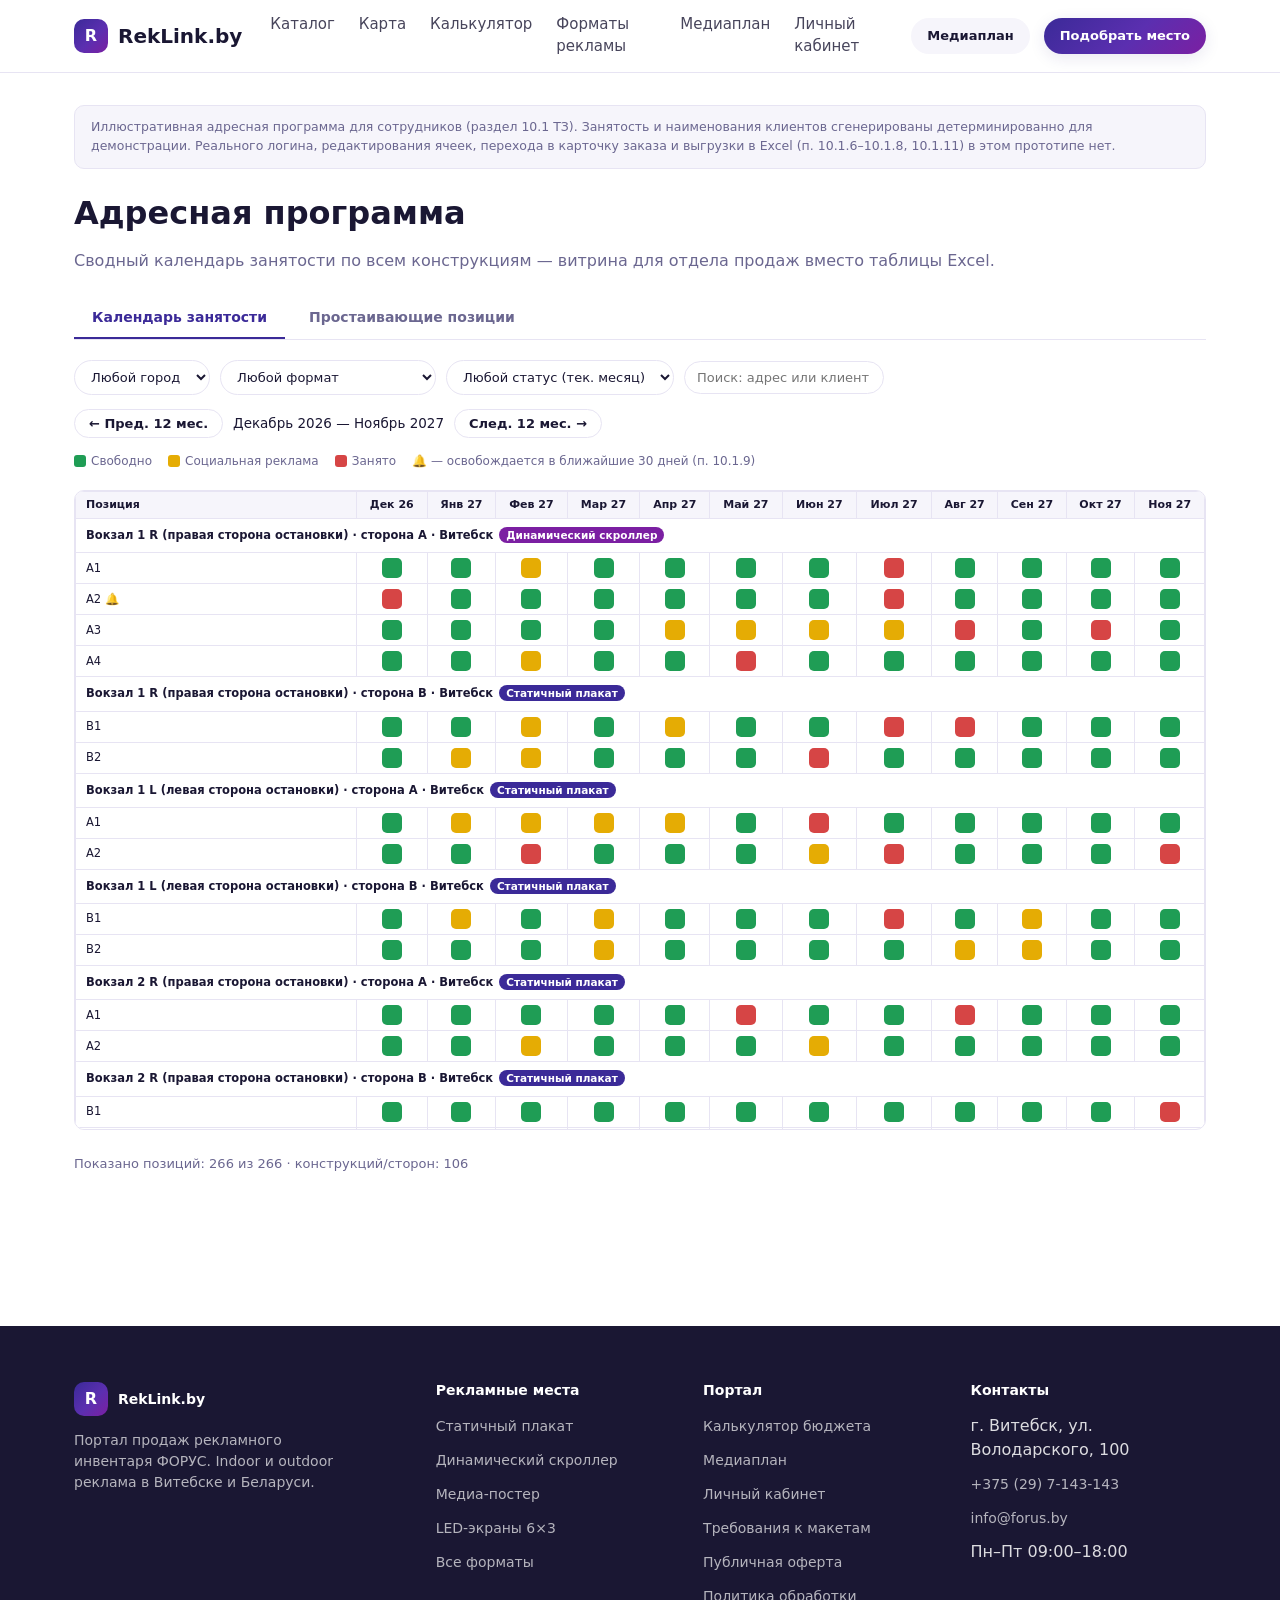
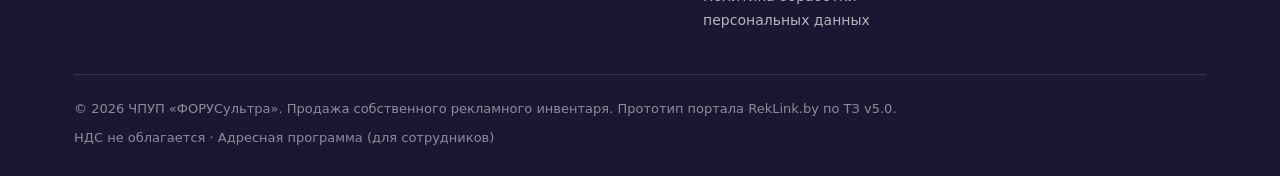
==== admin.html @ 675e420c "Add illustrative admin occupancy grid (раздел 10.1 ТЗ) Раздел 10.1 — единственный в ТЗ с приоритетом" ====
<!DOCTYPE html>
<html lang="ru">
<head>
<meta charset="UTF-8">
<meta name="viewport" content="width=device-width, initial-scale=1.0">
<title>Адресная программа — RekLink.by</title>
<link rel="stylesheet" href="assets/css/base.css">
<style>
.adm-tabs { display:flex; gap:6px; border-bottom:1px solid var(--line); margin-bottom:20px; }
.adm-tabs button { padding:12px 18px; border:none; background:none; font-weight:600; font-size:14px; color:var(--muted); cursor:pointer; border-bottom:2px solid transparent; }
.adm-tabs button.active { color:var(--violet); border-color:var(--violet); }
.adm-toolbar { display:flex; gap:10px; flex-wrap:wrap; align-items:center; margin-bottom:14px; }
.adm-toolbar select, .adm-toolbar input[type=text] { padding:8px 12px; border:1.5px solid var(--line); border-radius:99px; background:#fff; font-size:13px; }
.adm-toolbar input[type=text] { width:200px; }
.adm-horizon { display:flex; align-items:center; gap:10px; margin-bottom:14px; font-size:13.5px; }
.adm-horizon button { border:1.5px solid var(--line); background:#fff; border-radius:99px; padding:6px 14px; font-size:13px; font-weight:600; cursor:pointer; }
.adm-horizon button:hover { border-color:var(--violet); color:var(--violet); }
.adm-table-wrap { max-height:640px; overflow:auto; border:1px solid var(--line); border-radius:var(--radius-sm); }
.adm-table { border-collapse:collapse; font-size:11.5px; width:100%; }
.adm-table th, .adm-table td { padding:5px 4px; text-align:center; border:1px solid var(--line); white-space:nowrap; }
.adm-table th { background:var(--bg-soft); font-weight:600; font-size:11px; position:sticky; top:0; z-index:2; }
.adm-table td:first-child, .adm-table th:first-child { position:sticky; left:0; background:#fff; z-index:1; text-align:left; padding-left:10px; min-width:210px; }
.adm-table th:first-child { z-index:3; background:var(--bg-soft); }
.adm-group td { background:var(--bg-soft); font-weight:700; text-align:left; padding:8px 10px; position:static; }
.adm-cell { width:20px; height:20px; border-radius:5px; margin:0 auto; cursor:default; }
.adm-commercial { background:#d64545; }
.adm-social { background:#e5ac04; }
.adm-free { background:#1f9d55; }
.adm-bell { color:#e5ac04; margin-left:4px; }
.legend { display:flex; gap:16px; margin:12px 0 20px; font-size:12px; color:var(--muted); flex-wrap:wrap; }
.legend .sw { display:inline-block; width:12px; height:12px; border-radius:3px; margin-right:5px; vertical-align:middle; }
.idle-row { display:flex; align-items:center; gap:16px; padding:14px 16px; border:1px solid var(--line); border-radius:var(--radius-sm); margin-bottom:10px; }
.idle-row .info { flex:1; font-size:13.5px; }
.idle-row .meta { font-size:12px; color:var(--muted); margin-top:2px; }
.fmt-badge { font-size:10.5px; font-weight:700; padding:2px 7px; border-radius:99px; color:#fff; margin-left:6px; }
</style>
</head>
<body>
<a href="#main" class="skip-link">Перейти к содержимому</a>
<header id="site-header" class="site-header"></header>

<main id="main" class="container" style="padding:32px 24px 60px">
  <div class="disclaimer mb-24">Иллюстративная адресная программа для сотрудников (раздел 10.1 ТЗ). Занятость и наименования клиентов сгенерированы детерминированно для демонстрации. Реального логина, редактирования ячеек, перехода в карточку заказа и выгрузки в Excel (п. 10.1.6–10.1.8, 10.1.11) в этом прототипе нет.</div>

  <h1>Адресная программа</h1>
  <p class="muted mb-24">Сводный календарь занятости по всем конструкциям — витрина для отдела продаж вместо таблицы Excel.</p>

  <div class="adm-tabs">
    <button class="active" data-tab="calendar">Календарь занятости</button>
    <button data-tab="idle">Простаивающие позиции</button>
  </div>

  <div id="tab-calendar">
    <div class="adm-toolbar">
      <select id="a-city"><option value="">Любой город</option></select>
      <select id="a-format">
        <option value="">Любой формат</option>
        <option value="poster_static">Статичный плакат</option>
        <option value="poster_dynamic">Динамический скроллер</option>
        <option value="media_poster">Медиа-постер</option>
        <option value="led_screen">LED-экран</option>
      </select>
      <select id="a-status">
        <option value="">Любой статус (тек. месяц)</option>
        <option value="free">Свободно</option>
        <option value="social">Социальная реклама</option>
        <option value="commercial">Занято</option>
      </select>
      <input type="text" id="a-search" placeholder="Поиск: адрес или клиент">
    </div>
    <div class="adm-horizon">
      <button id="a-prev">← Пред. 12 мес.</button>
      <span id="a-horizon-label"></span>
      <button id="a-next">След. 12 мес. →</button>
    </div>
    <div class="legend">
      <span><i class="sw adm-free"></i>Свободно</span>
      <span><i class="sw adm-social"></i>Социальная реклама</span>
      <span><i class="sw adm-commercial"></i>Занято</span>
      <span>🔔 — освобождается в ближайшие 30 дней (п. 10.1.9)</span>
    </div>
    <div class="adm-table-wrap">
      <table class="adm-table" id="a-table"></table>
    </div>
    <p class="text-sm muted mt-24" id="a-count"></p>
  </div>

  <div id="tab-idle" style="display:none">
    <p class="muted mb-24">Стороны, свободные в ближайшие два месяца (заменяет требование «свободно более 60 дней» — в демо-модели нет истории занятости, только прогноз вперёд), отсортированы по охвату — п. 10.1.10 ТЗ.</p>
    <div id="idle-list"></div>
  </div>
</main>

<footer id="site-footer" class="site-footer"></footer>

<script src="assets/js/data.js"></script>
<script src="assets/js/occupancy.js"></script>
<script src="assets/js/utils.js"></script>
<script src="assets/js/layout.js"></script>
<script src="assets/js/admin.js"></script>
</body>
</html>
---- assets/css/base.css ----
/* RekLink.by — базовые стили и токены, взятые с forus.by */
:root {
  --ink: #1a1733;
  --violet: #3b2a98;
  --violet-2: #373280;
  --purple: #7b1fa2;
  --gold: #ffc107;
  --gold-2: #e5ac04;
  --muted: #6b6790;
  --bg: #ffffff;
  --bg-soft: #f6f5fb;
  --line: #e7e4f3;
  --radius: 18px;
  --radius-sm: 10px;
  --shadow: 0 18px 50px rgba(40, 28, 120, 0.18);
  --shadow-sm: 0 4px 16px rgba(40, 28, 120, 0.1);
  --grad: linear-gradient(135deg, #3b2a98 0%, #5b2fb0 55%, #7b1fa2 100%);
  --font: "Segoe UI", system-ui, -apple-system, Roboto, Arial, sans-serif;

  --green: #1f9d55;
  --amber: #e5ac04;
  --red: #d64545;

  --container: 1180px;
}

* { box-sizing: border-box; }
html { scroll-behavior: smooth; }
body {
  margin: 0;
  font-family: var(--font);
  color: var(--ink);
  background: var(--bg);
  line-height: 1.5;
  -webkit-font-smoothing: antialiased;
}
img { max-width: 100%; display: block; }
a { color: inherit; text-decoration: none; }
ul { margin: 0; padding: 0; list-style: none; }
h1, h2, h3, h4 { margin: 0 0 .5em; font-weight: 600; line-height: 1.25; }
p { margin: 0 0 1em; }
button, input, select, textarea { font-family: inherit; font-size: inherit; color: inherit; }

.container {
  max-width: var(--container);
  margin: 0 auto;
  padding: 0 24px;
}

/* Header */
.site-header {
  position: sticky;
  top: 0;
  z-index: 100;
  background: rgba(255, 255, 255, 0.92);
  backdrop-filter: blur(10px);
  border-bottom: 1px solid var(--line);
}
.site-header .inner {
  display: flex;
  align-items: center;
  gap: 28px;
  height: 72px;
}
.logo {
  display: flex;
  align-items: center;
  gap: 10px;
  font-weight: 700;
  font-size: 20px;
  color: var(--ink);
  margin-right: auto;
}
.logo .mark {
  width: 34px;
  height: 34px;
  border-radius: 10px;
  background: var(--grad);
  display: flex;
  align-items: center;
  justify-content: center;
  color: #fff;
  font-size: 16px;
  font-weight: 800;
}
.main-nav {
  display: flex;
  gap: 24px;
}
.main-nav a {
  font-size: 15px;
  color: var(--ink);
  opacity: .8;
  padding: 8px 0;
  border-bottom: 2px solid transparent;
  transition: opacity .15s, border-color .15s;
}
.main-nav a:hover, .main-nav a.active { opacity: 1; border-color: var(--gold); }
.header-cta {
  display: flex;
  align-items: center;
  gap: 14px;
}
.burger {
  display: none;
  border: 1.5px solid var(--line);
  background: #fff;
  border-radius: 10px;
  width: 40px;
  height: 40px;
  font-size: 18px;
  cursor: pointer;
  flex-shrink: 0;
}
.mobile-nav {
  display: none;
  flex-direction: column;
  padding: 8px 24px 20px;
  border-top: 1px solid var(--line);
}
.mobile-nav.open { display: flex; }
.mobile-nav a { padding: 12px 0; font-size: 15px; border-bottom: 1px solid var(--line); }
.mobile-nav a.active { color: var(--violet); font-weight: 700; }

/* Buttons */
.btn {
  display: inline-flex;
  align-items: center;
  justify-content: center;
  gap: 8px;
  padding: 12px 22px;
  border-radius: 99px;
  font-weight: 600;
  font-size: 15px;
  border: none;
  cursor: pointer;
  transition: transform .15s, box-shadow .15s, background .15s, opacity .15s;
  white-space: nowrap;
}
.btn-primary {
  background: var(--grad);
  color: #fff;
  box-shadow: var(--shadow-sm);
}
.btn-primary:hover { transform: translateY(-1px); box-shadow: var(--shadow); }
.btn-gold {
  background: var(--gold);
  color: var(--ink);
}
.btn-gold:hover { background: var(--gold-2); }
.btn-outline {
  background: transparent;
  border: 1.5px solid var(--line);
  color: var(--ink);
}
.btn-outline:hover { border-color: var(--violet); }
.btn-ghost {
  background: var(--bg-soft);
  color: var(--ink);
}
.btn-ghost:hover { background: var(--line); }
.btn-sm { padding: 8px 16px; font-size: 13px; }
.btn-block { width: 100%; }
.btn:disabled { opacity: .5; cursor: not-allowed; }

/* Badges & chips */
.badge {
  display: inline-flex;
  align-items: center;
  gap: 6px;
  padding: 4px 10px;
  border-radius: 99px;
  font-size: 12px;
  font-weight: 600;
}
.badge-free { background: #e7f7ec; color: var(--green); }
.badge-partial { background: #fff6de; color: #9a6b00; }
.badge-busy { background: #fbe9e9; color: var(--red); }
.badge-gold { background: rgba(255,193,7,.15); color: #8a6300; }
.badge-violet { background: rgba(59,42,152,.1); color: var(--violet); }

.chip {
  display: inline-flex;
  align-items: center;
  gap: 6px;
  padding: 8px 14px;
  border-radius: 99px;
  border: 1.5px solid var(--line);
  background: #fff;
  font-size: 13px;
  font-weight: 600;
  cursor: pointer;
  transition: all .15s;
}
.chip.active, .chip:hover { border-color: var(--violet); color: var(--violet); background: rgba(59,42,152,.06); }

/* Cards */
.card {
  background: #fff;
  border: 1px solid var(--line);
  border-radius: var(--radius);
  box-shadow: var(--shadow-sm);
}
.section { padding: 72px 0; }
.section-soft { background: var(--bg-soft); }
.section-head { max-width: 640px; margin: 0 auto 40px; text-align: center; }
.eyebrow {
  display: inline-block;
  font-size: 12px;
  font-weight: 700;
  letter-spacing: .08em;
  text-transform: uppercase;
  color: var(--purple);
  background: rgba(123,31,162,.08);
  padding: 6px 12px;
  border-radius: 99px;
  margin-bottom: 14px;
}
.section-head h2 { font-size: 32px; }
.section-head p { color: var(--muted); font-size: 16px; }

/* Hero */
.hero {
  background: var(--grad);
  color: #fff;
  padding: 64px 0 90px;
  position: relative;
  overflow: hidden;
}
.hero::after {
  content: "";
  position: absolute;
  inset: 0;
  background: radial-gradient(600px 300px at 85% 20%, rgba(255,193,7,.25), transparent 60%);
  pointer-events: none;
}
.hero .inner { position: relative; z-index: 1; }
.hero h1 { font-size: 44px; max-width: 700px; }
.hero p.lead { font-size: 18px; opacity: .88; max-width: 560px; }
.hero-stats {
  display: flex;
  gap: 32px;
  margin-top: 40px;
  flex-wrap: wrap;
}
.hero-stats .stat b { display: block; font-size: 26px; }
.hero-stats .stat span { font-size: 13px; opacity: .75; }

/* Forms */
.field { margin-bottom: 16px; }
.field label {
  display: block;
  font-size: 13px;
  font-weight: 600;
  margin-bottom: 6px;
  color: var(--muted);
}
.field input, .field select, .field textarea {
  width: 100%;
  padding: 12px 14px;
  border: 1.5px solid var(--line);
  border-radius: var(--radius-sm);
  background: #fff;
  transition: border-color .15s;
}
.field input:focus, .field select:focus, .field textarea:focus {
  outline: none;
  border-color: var(--violet);
}
.field-row { display: flex; gap: 14px; }
.field-row .field { flex: 1; }
.checkbox-row {
  display: flex;
  align-items: flex-start;
  gap: 10px;
  font-size: 13px;
  color: var(--muted);
  margin-bottom: 12px;
}
.checkbox-row input { margin-top: 3px; }

/* Footer */
.site-footer {
  background: var(--ink);
  color: rgba(255,255,255,.85);
  padding: 56px 0 28px;
  margin-top: 80px;
}
.footer-grid {
  display: grid;
  grid-template-columns: 1.4fr 1fr 1fr 1fr;
  gap: 32px;
  padding-bottom: 32px;
  border-bottom: 1px solid rgba(255,255,255,.12);
}
.footer-grid h4 { color: #fff; font-size: 14px; margin-bottom: 14px; }
.footer-grid a, .footer-grid p { color: rgba(255,255,255,.68); font-size: 14px; }
.footer-grid li { margin-bottom: 10px; }
.footer-grid a:hover { color: #fff; }
.footer-bottom {
  display: flex;
  justify-content: space-between;
  padding-top: 24px;
  font-size: 13px;
  color: rgba(255,255,255,.5);
  flex-wrap: wrap;
  gap: 10px;
}

/* Utilities */
.grid-2 { display: grid; grid-template-columns: 1fr 1fr; gap: 24px; }
.grid-3 { display: grid; grid-template-columns: repeat(3, 1fr); gap: 24px; }
.grid-4 { display: grid; grid-template-columns: repeat(4, 1fr); gap: 20px; }
.flex { display: flex; }
.flex-between { display: flex; align-items: center; justify-content: space-between; }
.flex-center { display: flex; align-items: center; justify-content: center; }
.gap-8 { gap: 8px; } .gap-12 { gap: 12px; } .gap-16 { gap: 16px; } .gap-24 { gap: 24px; }
.muted { color: var(--muted); }
.text-sm { font-size: 13px; }
.text-center { text-align: center; }
.mt-0 { margin-top: 0; } .mb-0 { margin-bottom: 0; }
.mt-24 { margin-top: 24px; } .mb-24 { margin-bottom: 24px; }
.mt-40 { margin-top: 40px; } .mb-40 { margin-bottom: 40px; }
.divider { height: 1px; background: var(--line); border: none; margin: 32px 0; }
.pill-nav {
  display: flex;
  gap: 8px;
  flex-wrap: wrap;
}
.disclaimer {
  font-size: 12.5px;
  color: var(--muted);
  background: var(--bg-soft);
  border: 1px solid var(--line);
  border-radius: var(--radius-sm);
  padding: 12px 16px;
}
.disclaimer strong { color: var(--ink); }

.skip-link {
  position: absolute;
  left: -9999px;
  top: 0;
  background: var(--ink);
  color: #fff;
  padding: 10px 16px;
  z-index: 1000;
}
.skip-link:focus { left: 16px; top: 16px; }

@media (max-width: 980px) {
  .main-nav { display: none; }
  .header-cta { display: none; }
  .burger { display: block; }
  .grid-3, .grid-4 { grid-template-columns: 1fr 1fr; }
  .footer-grid { grid-template-columns: 1fr 1fr; }
  .hero h1 { font-size: 32px; }
}
/* Photo placeholder */
.photo-ph {
  display: flex;
  flex-direction: column;
  align-items: center;
  justify-content: center;
  gap: 8px;
  border-radius: var(--radius-sm);
  color: #fff;
  text-align: center;
  position: relative;
  overflow: hidden;
}
.photo-ph-icon { font-size: 30px; opacity: .9; }
.photo-ph-label { font-size: 12px; font-weight: 600; padding: 0 12px; opacity: .95; text-shadow: 0 1px 3px rgba(0,0,0,.25); }

@media (max-width: 640px) {
  .grid-2, .grid-3, .grid-4 { grid-template-columns: 1fr; }
  .field-row { flex-direction: column; gap: 0; }
  .footer-grid { grid-template-columns: 1fr; }
  .hero-stats { gap: 20px; }
  .site-header .inner { gap: 10px; }
  .logo { font-size: 16px; }
  .logo .mark { width: 28px; height: 28px; font-size: 13px; }
}
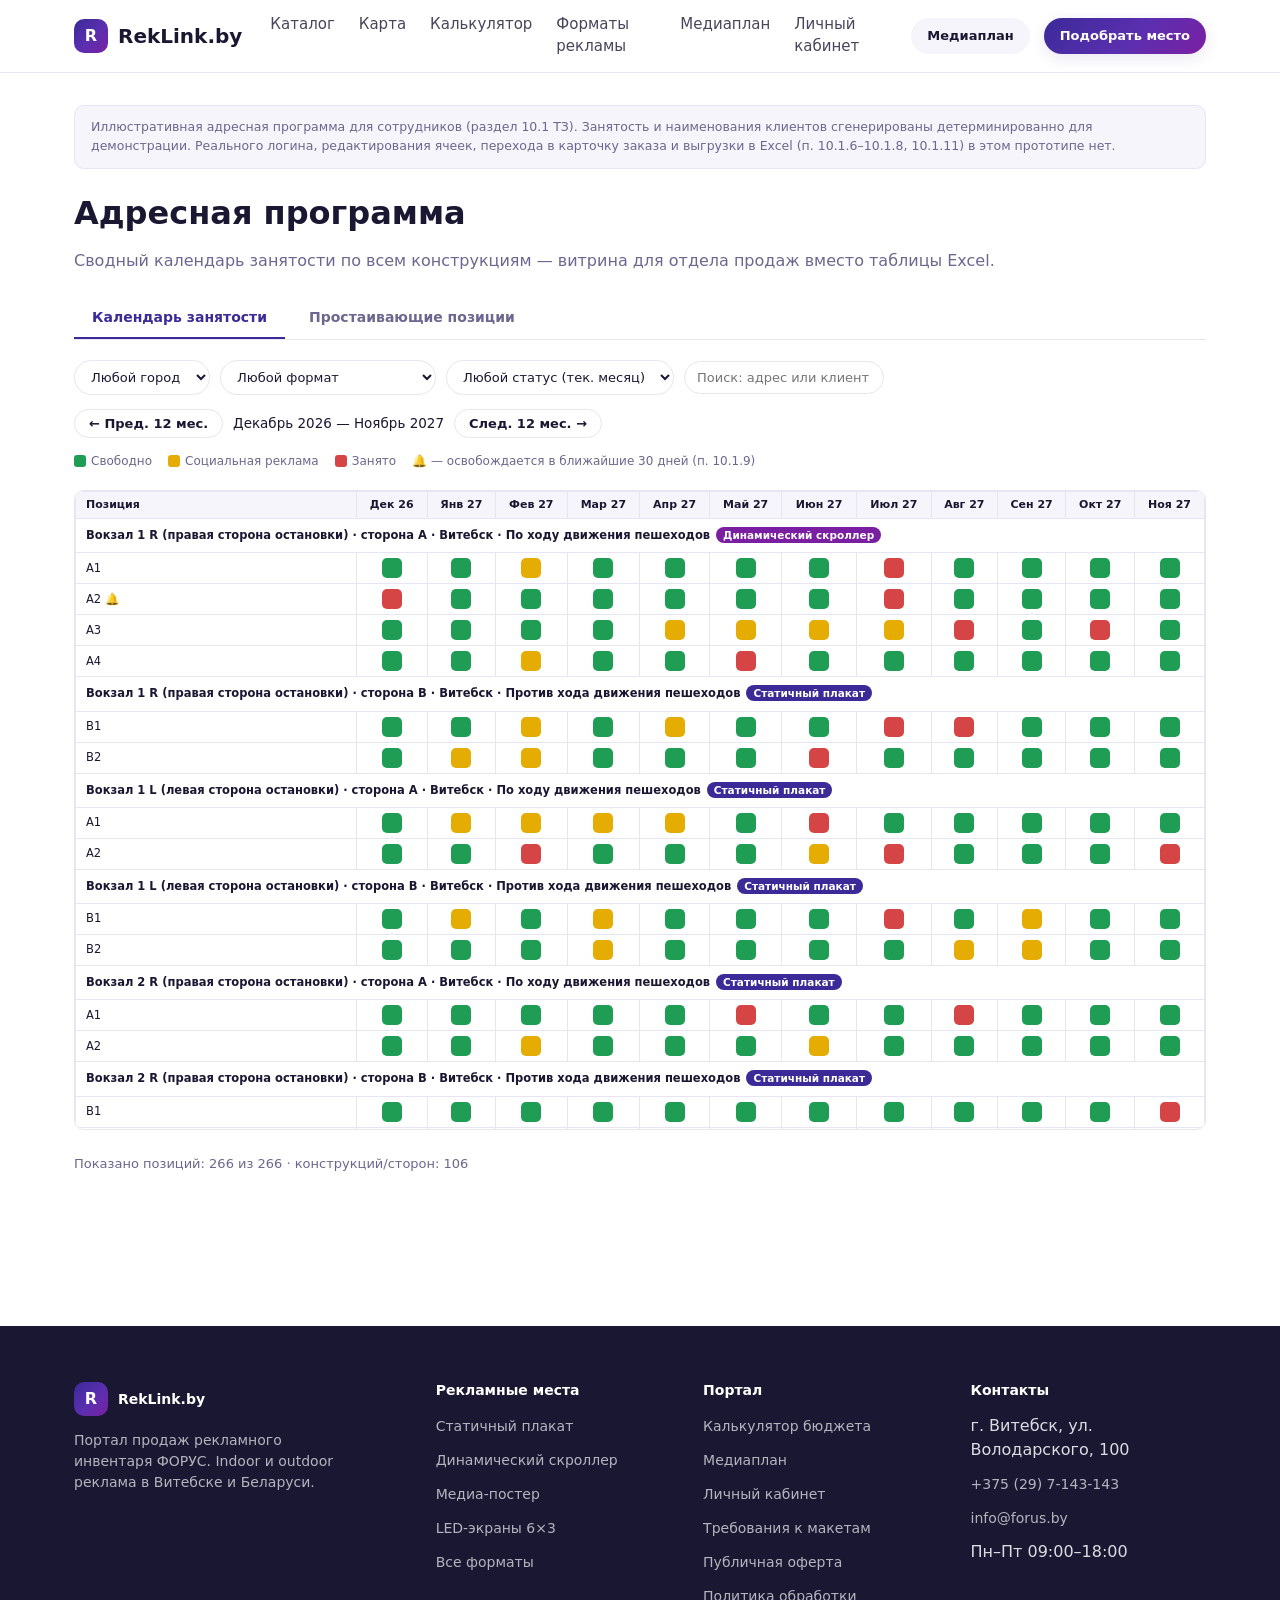
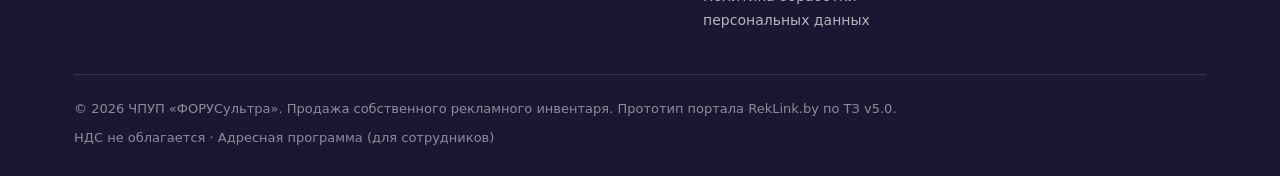
==== commit 35ed0323: "Add real site photos, location copy and Yandex panoramas from the address deck Заказчик прислал адре" ====
--- a/admin.html
+++ b/admin.html
@@ -95,6 +95,7 @@
 
 <script src="assets/js/data.js"></script>
 <script src="assets/js/occupancy.js"></script>
+<script src="assets/js/locations.js"></script>
 <script src="assets/js/utils.js"></script>
 <script src="assets/js/layout.js"></script>
 <script src="assets/js/admin.js"></script>
--- a/assets/css/base.css
+++ b/assets/css/base.css
@@ -371,6 +371,15 @@
 }
 .photo-ph-icon { font-size: 30px; opacity: .9; }
 .photo-ph-label { font-size: 12px; font-weight: 600; padding: 0 12px; opacity: .95; text-shadow: 0 1px 3px rgba(0,0,0,.25); }
+/* Реальный снимок площадки внутри той же рамки, что и заглушка */
+.photo-ph.has-photo { background: var(--bg-soft); }
+.photo-ph.has-photo img { width: 100%; height: 100%; object-fit: cover; display: block; }
+.photo-ph .photo-ph-side {
+  position: absolute; left: 8px; bottom: 8px;
+  background: rgba(17,17,26,.72); color: #fff;
+  font-size: 10.5px; font-weight: 700; letter-spacing: .02em;
+  padding: 3px 8px; border-radius: 99px; backdrop-filter: blur(2px);
+}
 
 @media (max-width: 640px) {
   .grid-2, .grid-3, .grid-4 { grid-template-columns: 1fr; }
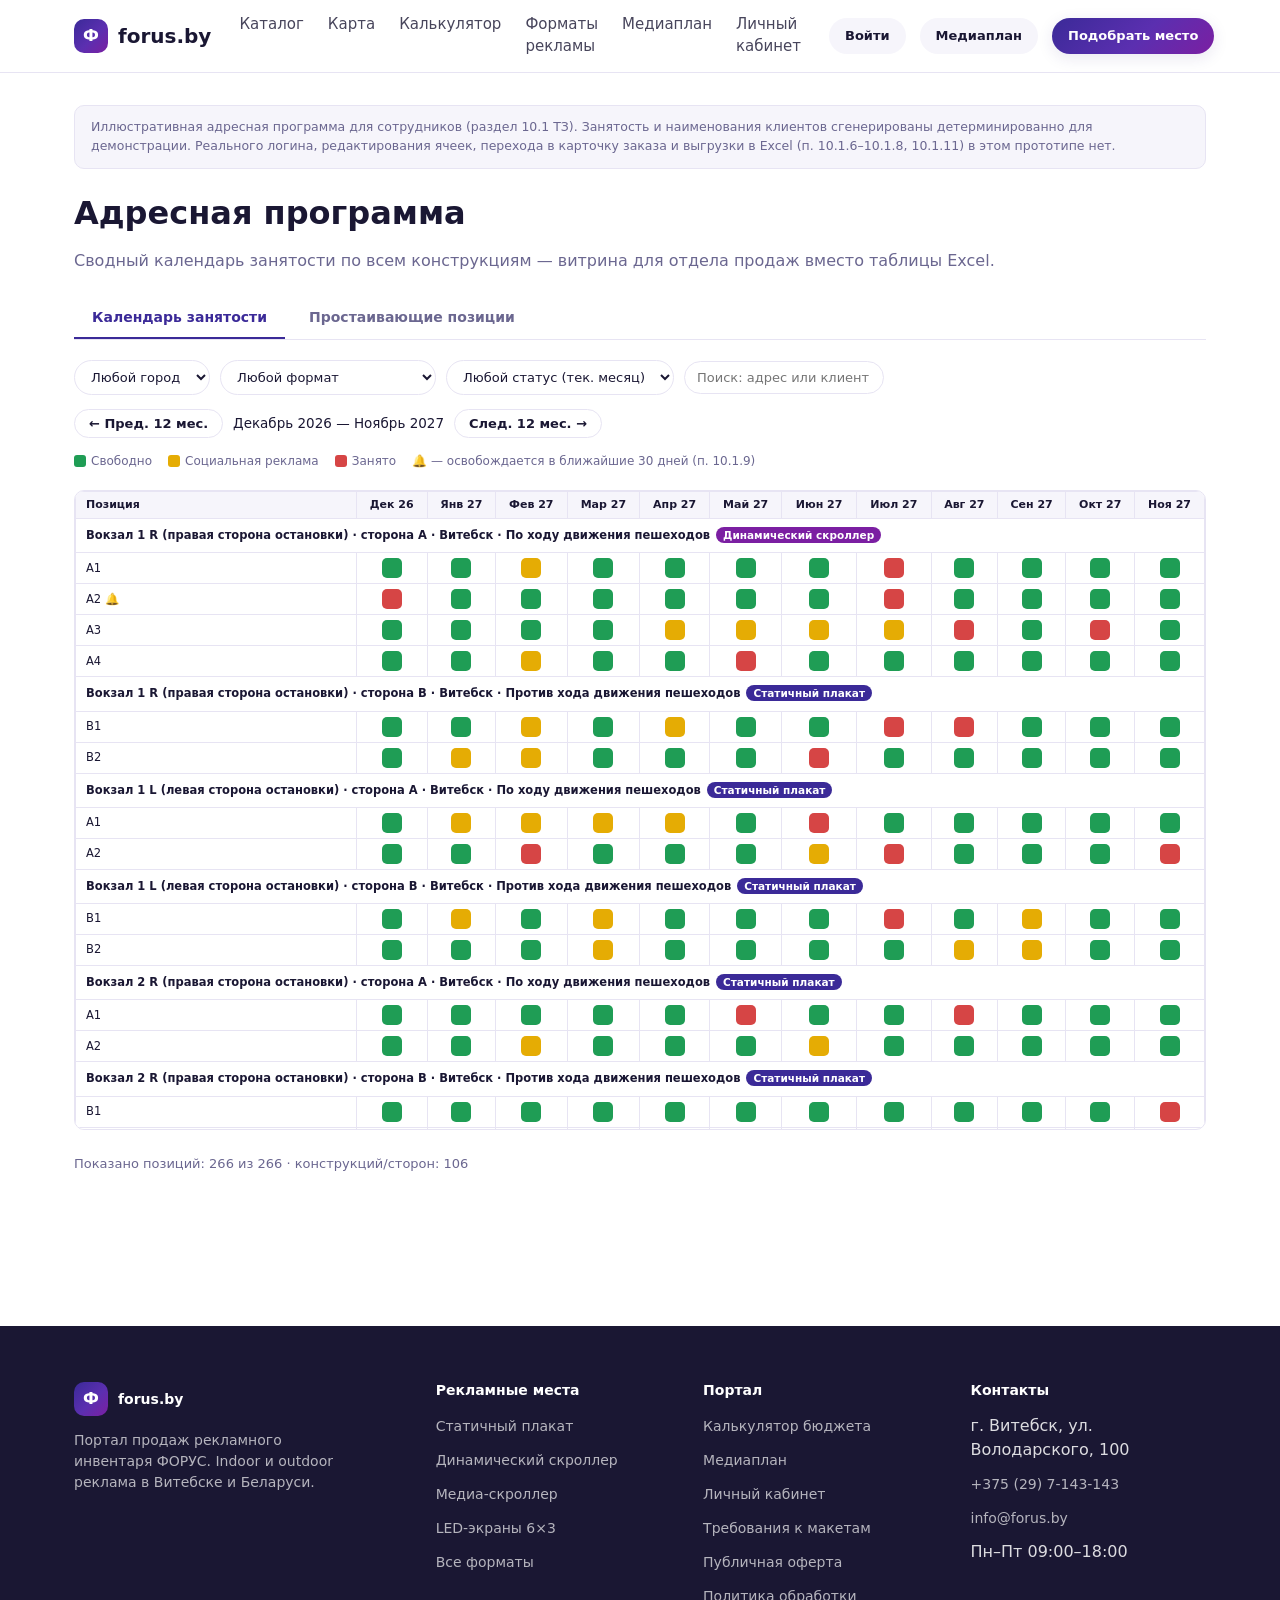
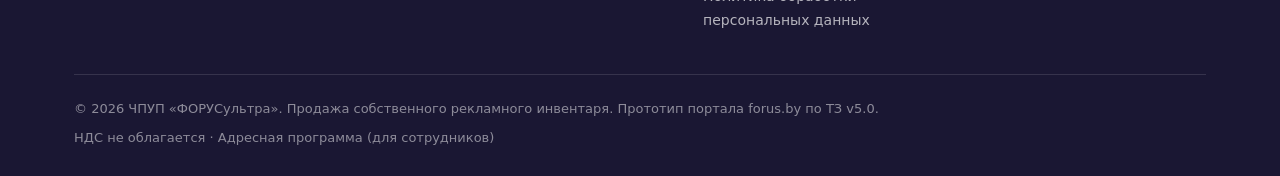
==== commit af14956a: "Rebrand to forus.by, rename to медиа-скроллер, add step bar and registration По правкам заказчика:  " ====
--- a/admin.html
+++ b/admin.html
@@ -3,7 +3,7 @@
 <head>
 <meta charset="UTF-8">
 <meta name="viewport" content="width=device-width, initial-scale=1.0">
-<title>Адресная программа — RekLink.by</title>
+<title>Адресная программа — ФОРУС</title>
 <link rel="stylesheet" href="assets/css/base.css">
 <style>
 .adm-tabs { display:flex; gap:6px; border-bottom:1px solid var(--line); margin-bottom:20px; }
@@ -57,7 +57,7 @@
         <option value="">Любой формат</option>
         <option value="poster_static">Статичный плакат</option>
         <option value="poster_dynamic">Динамический скроллер</option>
-        <option value="media_poster">Медиа-постер</option>
+        <option value="media_poster">Медиа-скроллер</option>
         <option value="led_screen">LED-экран</option>
       </select>
       <select id="a-status">
@@ -97,6 +97,7 @@
 <script src="assets/js/occupancy.js"></script>
 <script src="assets/js/locations.js"></script>
 <script src="assets/js/utils.js"></script>
+<script src="assets/js/auth.js"></script>
 <script src="assets/js/layout.js"></script>
 <script src="assets/js/admin.js"></script>
 </body>
--- a/assets/css/base.css
+++ b/assets/css/base.css
@@ -1,4 +1,4 @@
-/* RekLink.by — базовые стили и токены, взятые с forus.by */
+/* forus.by — базовые стили и токены, взятые с forus.by */
 :root {
   --ink: #1a1733;
   --violet: #3b2a98;
@@ -356,6 +356,40 @@
   .footer-grid { grid-template-columns: 1fr 1fr; }
   .hero h1 { font-size: 32px; }
 }
+/* Полоса шагов: 1 Выбор площадок → 2 Медиаплан → 3 Заявка */
+.site-steps { background: #fff; border-bottom: 1px solid var(--line); }
+.steps-inner { display: flex; align-items: center; gap: 10px; padding: 12px 24px; flex-wrap: wrap; }
+.step-chip {
+  display: inline-flex; align-items: center; gap: 8px;
+  padding: 7px 16px 7px 8px; border-radius: 99px;
+  font-size: 13px; font-weight: 600; color: var(--muted);
+  border: 1.5px solid var(--line); background: #fff;
+  transition: border-color .15s, color .15s;
+}
+.step-chip .step-n {
+  width: 22px; height: 22px; border-radius: 50%;
+  display: inline-flex; align-items: center; justify-content: center;
+  font-size: 12px; font-weight: 700;
+  background: var(--bg-soft); color: var(--muted);
+}
+.step-chip.active { border-color: var(--violet); color: var(--violet); background: rgba(59,42,152,.05); }
+.step-chip.active .step-n { background: var(--grad); color: #fff; }
+.step-chip.done { color: var(--green); border-color: #bfe6cd; }
+.step-chip.done .step-n { background: #e7f7ec; color: var(--green); }
+.step-chip:not(.disabled):hover { border-color: var(--violet); color: var(--violet); }
+.step-chip.disabled { opacity: .5; cursor: default; }
+.step-chip .step-count {
+  font-style: normal; font-size: 11px; font-weight: 700;
+  background: var(--gold); color: #4a3600; padding: 1px 7px; border-radius: 99px;
+}
+.step-sep { color: var(--line); font-size: 14px; }
+@media (max-width: 640px) {
+  .steps-inner { gap: 6px; padding: 10px 16px; }
+  .step-chip { padding: 6px 12px 6px 6px; font-size: 12px; }
+  .step-chip .step-label { display: none; }
+  .step-chip.active .step-label { display: inline; }
+}
+
 /* Photo placeholder */
 .photo-ph {
   display: flex;
